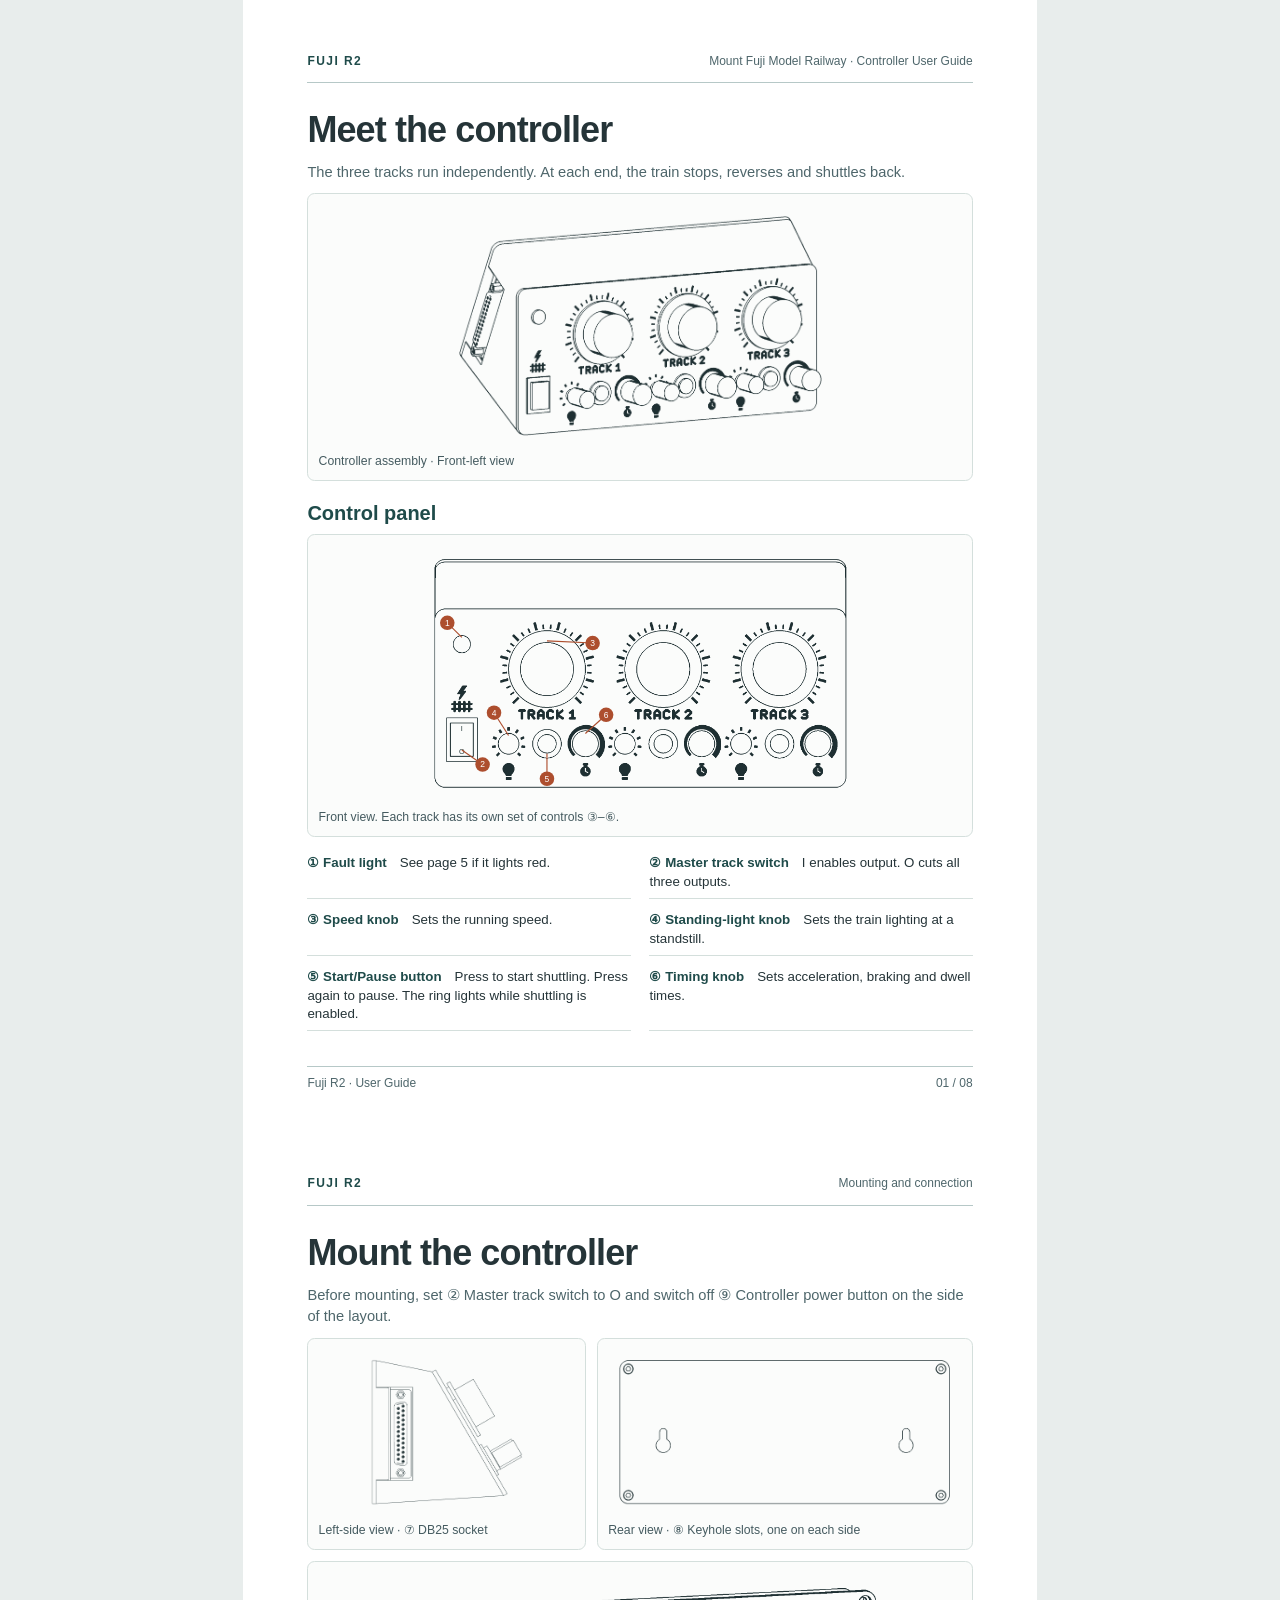
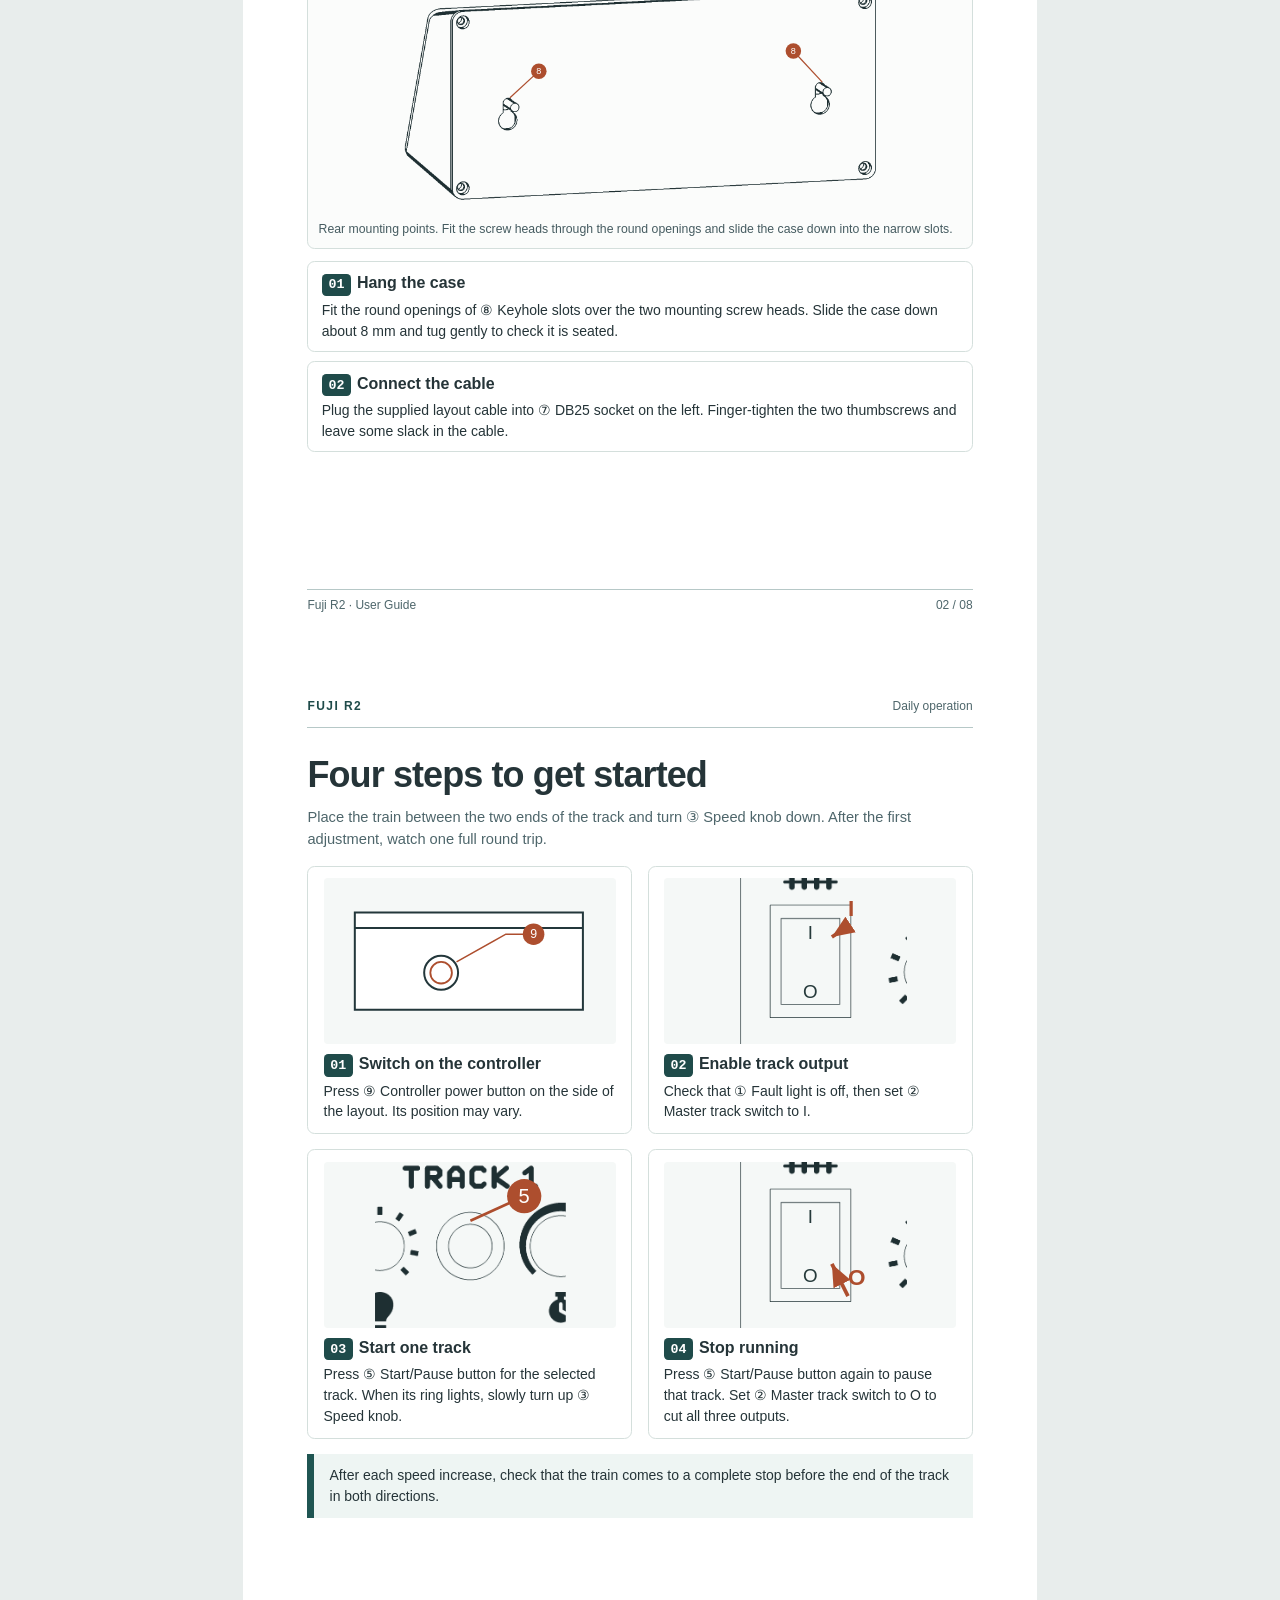
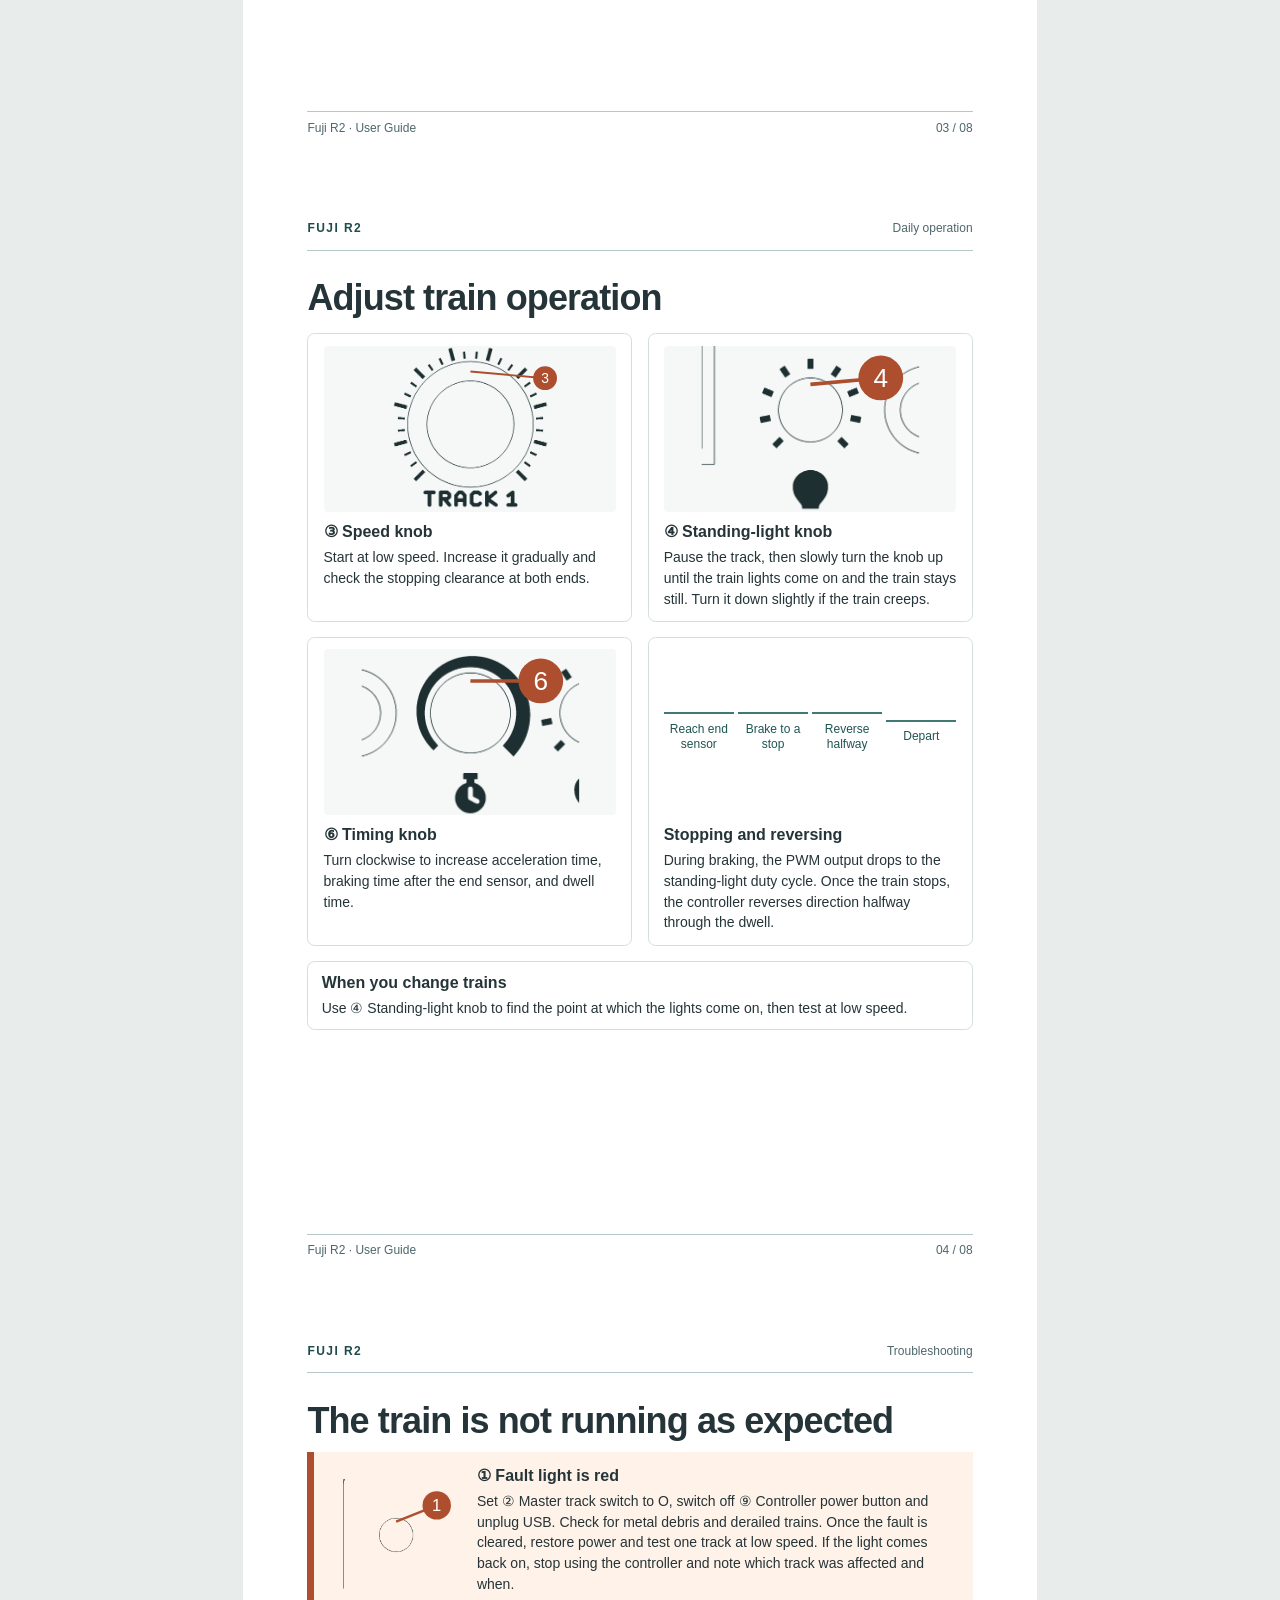
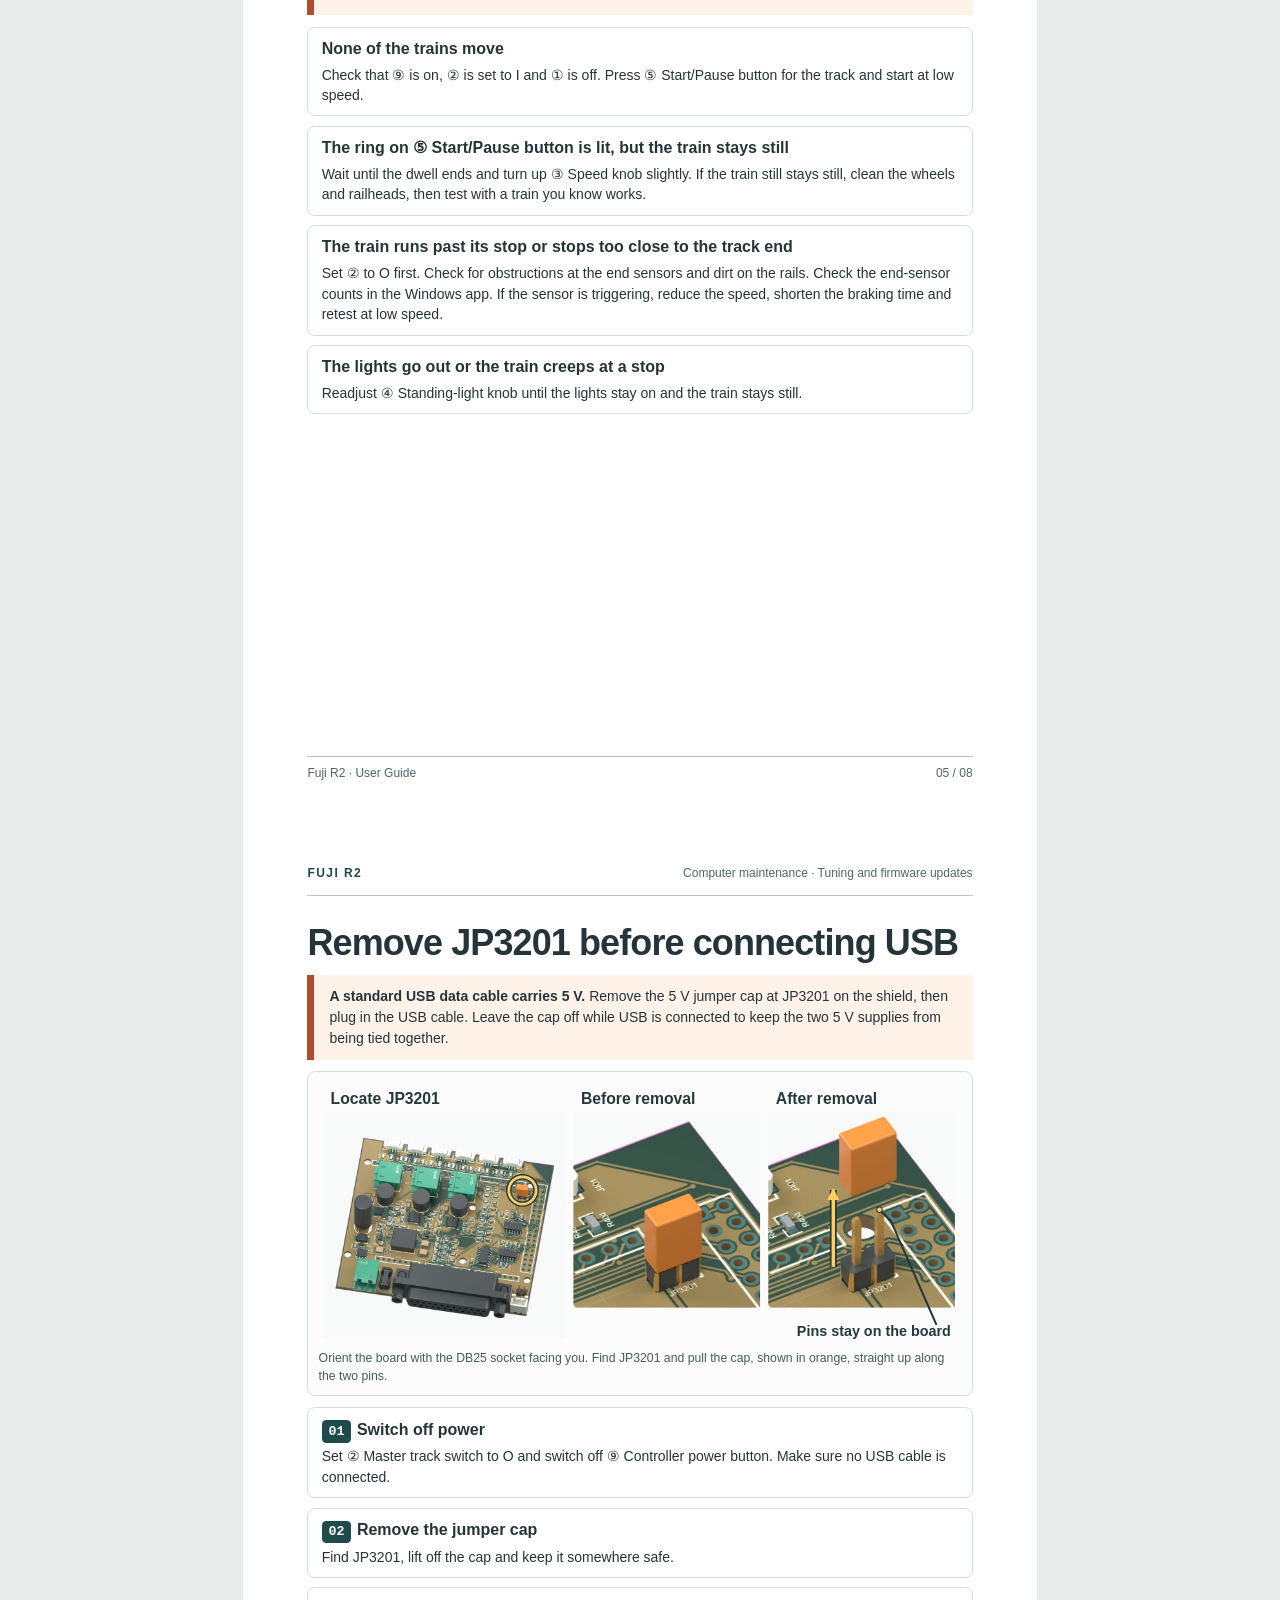
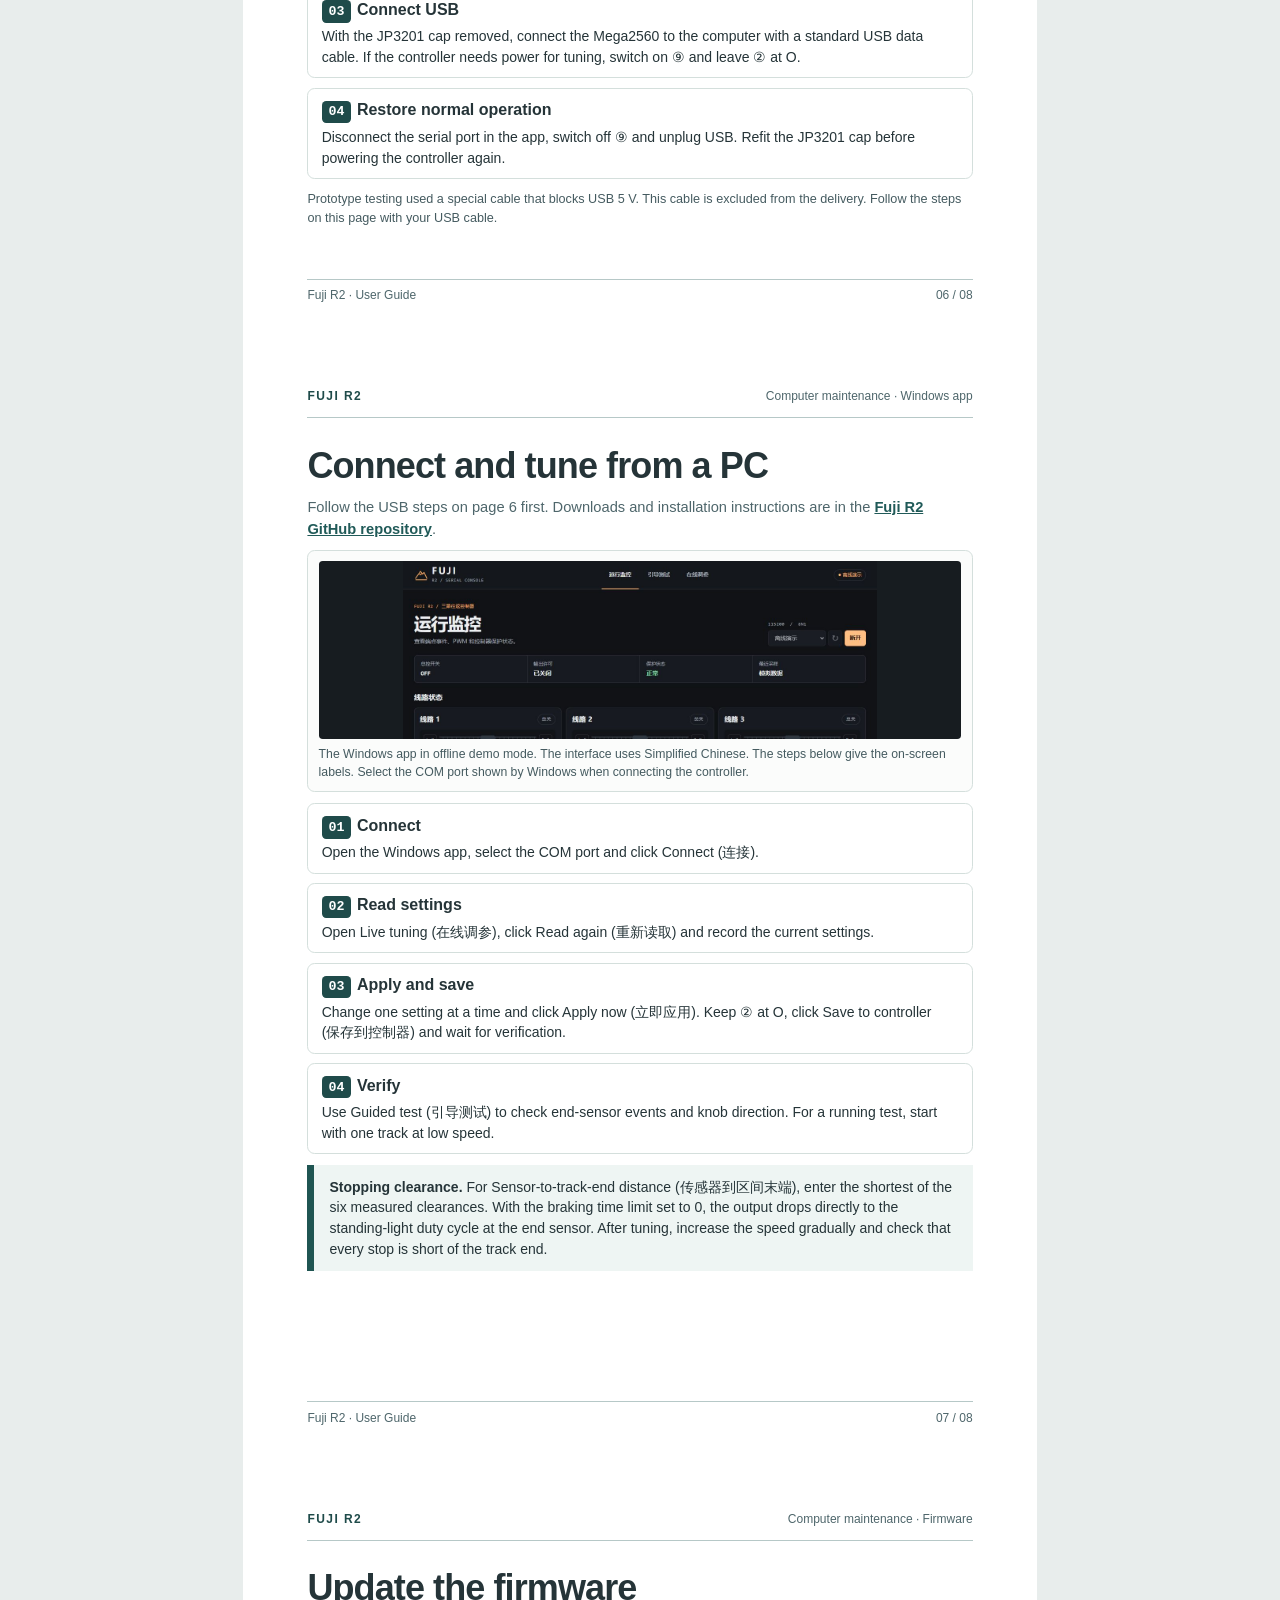
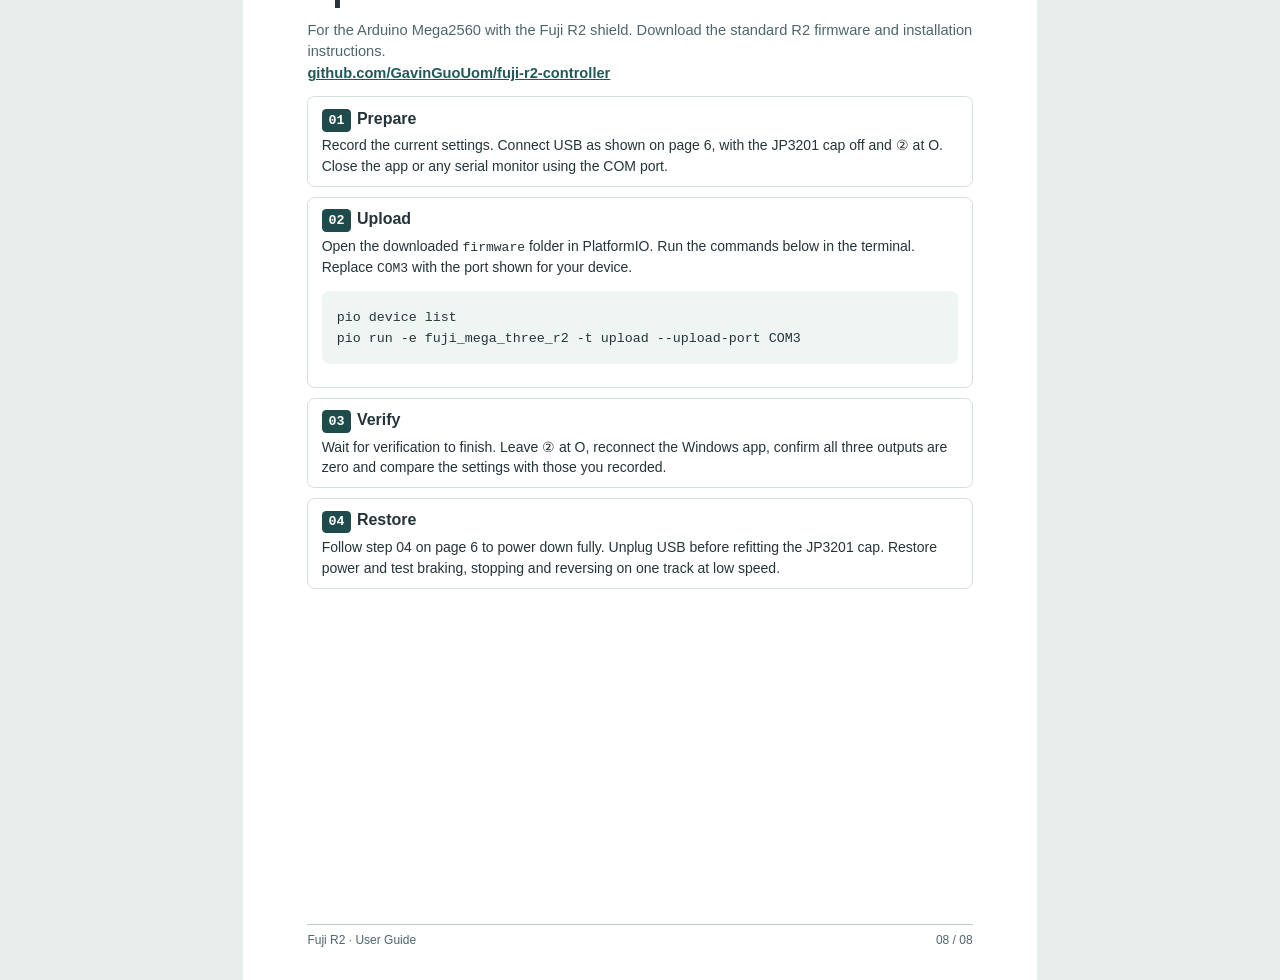
==== fuji-r2-user-manual-en.html @ 25b100f0 "Publish Fuji R2 user manual (en)" ====
<!doctype html>
<html lang="en">
<meta charset="utf-8">
<meta name="viewport" content="width=device-width, initial-scale=1">
<title>Mount Fuji Model Railway | Fuji R2 Controller User Guide</title>
<style>
@page{size:A4;margin:0}
*{box-sizing:border-box}
body{margin:0;background:#e8edec;color:#253438;font:11pt/1.6 "Microsoft YaHei","Noto Sans CJK SC",sans-serif}
.page{width:210mm;min-height:297mm;margin:0 auto;background:#fff;position:relative;padding:14mm 17mm 20mm;break-after:page}
.page:last-child{break-after:auto}
@media print{body,.page{background:#fff;margin:0;print-color-adjust:exact}}
@media screen and (max-width:800px){.page{width:100%;min-height:0;padding:6vw 6vw 16vw}}
h1,h2,h3,p,figure{margin:0}
.top,.footer{display:flex;justify-content:space-between;align-items:center;font-size:9pt;color:#4e666b;border-bottom:1px solid #b6c8c7;padding-bottom:3mm}
.top b{letter-spacing:.12em;color:#1f4b4a}
.footer{border:0;border-top:1px solid #b6c8c7;position:absolute;bottom:8mm;left:17mm;right:17mm;padding:2mm 0 0}
h1{font-size:27pt;line-height:1.15;letter-spacing:-.045em;margin:7mm 0 3mm}
h2{font-size:15pt;color:#1f4b4a;margin:5mm 0 2mm;line-height:1.3}
h3{font-size:12pt;margin:0 0 1mm}
.intro,p{margin-bottom:2.5mm}
.intro{color:#4e666b;font-size:11.5pt}
a{color:#205a58;font-weight:bold}
figure>svg,figure>img,.art>svg,.art>img{display:block;width:100%;height:100%}
figure>img,.art>img{object-fit:contain}
figure{padding:2.7mm;border:1px solid #d4dfdc;border-radius:2mm;background:#fbfcfb}
.caption{padding-top:1.5mm;font-size:9.2pt;color:#455b60}
.hero .art{height:64mm}
.front .art{height:73mm}
.pair{display:grid;grid-template-columns:1fr 1.35fr;gap:3mm;margin-bottom:3mm}
.pair .art{height:44mm}
.detail .art{height:29mm}
.guide-grid{display:grid;grid-template-columns:1fr 1fr;gap:4mm;margin:4mm 0}
.guide-grid article{border:1px solid #d4dfdc;border-radius:2mm;padding:3mm 4mm}
.guide-grid .art{height:44mm;background:#f5f8f7;border-radius:1mm;margin-bottom:2mm}
.guide-grid p,.flow p{margin:0}
.pill{display:inline-block;font:bold 10pt/1 Consolas,monospace;color:#fff;background:#1f4b4a;border-radius:1.1mm;padding:1.2mm 1.8mm;margin-right:1.5mm}
.callout{padding:3mm 4mm;margin:3mm 0;border-left:2mm solid #1f5552;background:#eef5f3}
.caution{border-color:#ad4e2e;background:#fff2e8}
.flow{display:grid;gap:2.5mm;margin:3mm 0}
.flow>div{border:1px solid #d4dfdc;border-radius:2mm;padding:2.5mm 3.5mm}
.legend{display:grid;grid-template-columns:1fr 1fr;gap:1.5mm 5mm;font-size:10pt;margin-top:3mm}
.legend div{border-bottom:1px solid #d4dfdc;padding:1.6mm 0}
.legend b{color:#1f4b4a}
.board .art{height:69mm}
.screen .art{height:47mm;background:#171c20;border-radius:1mm;overflow:hidden}
.fault{display:grid;grid-template-columns:35mm 1fr;gap:4mm;align-items:center}
.fault .art{height:29mm}
.timeline{display:grid;grid-template-columns:repeat(4,1fr);align-items:center;gap:1mm;height:44mm;margin-bottom:2mm}
.timeline span{border-top:2px solid #407875;padding-top:2mm;font-size:9pt;color:#1f5552;text-align:center}
.note{font-size:9.5pt;color:#455b60}
pre{padding:4mm;background:#eef5f3;border-radius:2mm;white-space:pre-wrap;font:10pt/1.6 Consolas,monospace}
code{font-family:Consolas,monospace;font-size:.93em}
body{font:10.5pt/1.48 "Segoe UI",Arial,sans-serif} h1{letter-spacing:-.025em} .intro{font-size:11pt} .legend{line-height:1.42}.front .art{height:68mm} .ui{white-space:nowrap;font-family:"Microsoft YaHei","Noto Sans CJK SC",sans-serif}.timeline span{line-height:1.25}
</style>
<body>
<section class="page">
<header class="top"><b>FUJI R2</b><span>Mount Fuji Model Railway · Controller User Guide</span></header>
<h1>Meet the controller</h1>
<p class="intro">The three tracks run independently. At each end, the train stops, reverses and shuttles back.</p>
<figure class="hero">
  <div class="art"><svg xmlns="http://www.w3.org/2000/svg" viewBox="0 0 224.328 140.903"><defs><marker id="arrow" markerWidth="6" markerHeight="5" refX="6" refY="2.5" orient="auto"><path d="M0 0L6 2.5 0 5Z" fill="#ad4e2e"/></marker></defs><image href="[data-uri]" width="224.328" height="140.903" preserveAspectRatio="none"/></svg></div>
  <figcaption class="caption">Controller assembly · Front-left view</figcaption>
</figure>
<h2>Control panel</h2>
<figure class="front">
  <div class="art"><svg xmlns="http://www.w3.org/2000/svg" viewBox="0 0 212.000 123.782"><defs><marker id="arrow" markerWidth="6" markerHeight="5" refX="6" refY="2.5" orient="auto"><path d="M0 0L6 2.5 0 5Z" fill="#ad4e2e"/></marker></defs><image href="[data-uri]" width="212.000" height="123.782" preserveAspectRatio="none"/><text x="20.00" y="89.55" fill="#263a3b" text-anchor="middle" font-family="Arial" font-size="3.5">I</text><text x="20.00" y="100.55" fill="#263a3b" text-anchor="middle" font-family="Arial" font-size="3.5">O</text><path d="M20.00,44.49 L13.00,37.49" stroke="#ad4e2e" fill="none" stroke-width=".55"/><circle cx="13.00" cy="37.49" r="3.5" fill="#ad4e2e"/><text x="13.00" y="38.89" fill="white" text-anchor="middle" font-size="4.1">1</text><path d="M20.00,98.75 L30.00,105.75" stroke="#ad4e2e" fill="none" stroke-width=".55"/><circle cx="30.00" cy="105.75" r="3.5" fill="#ad4e2e"/><text x="30.00" y="107.15" fill="white" text-anchor="middle" font-size="4.1">2</text><path d="M61.00,46.21 L83.00,47.21" stroke="#ad4e2e" fill="none" stroke-width=".55"/><circle cx="83.00" cy="47.21" r="3.5" fill="#ad4e2e"/><text x="83.00" y="48.61" fill="white" text-anchor="middle" font-size="4.1">3</text><path d="M42.50,91.78 L35.50,80.78" stroke="#ad4e2e" fill="none" stroke-width=".55"/><circle cx="35.50" cy="80.78" r="3.5" fill="#ad4e2e"/><text x="35.50" y="82.18" fill="white" text-anchor="middle" font-size="4.1">4</text><path d="M61.00,100.58 L61.00,112.58" stroke="#ad4e2e" fill="none" stroke-width=".55"/><circle cx="61.00" cy="112.58" r="3.5" fill="#ad4e2e"/><text x="61.00" y="113.98" fill="white" text-anchor="middle" font-size="4.1">5</text><path d="M79.50,90.78 L89.50,81.78" stroke="#ad4e2e" fill="none" stroke-width=".55"/><circle cx="89.50" cy="81.78" r="3.5" fill="#ad4e2e"/><text x="89.50" y="83.18" fill="white" text-anchor="middle" font-size="4.1">6</text></svg></div>
  <figcaption class="caption">Front view. Each track has its own set of controls ③–⑥.</figcaption>
</figure>
<div class="legend">
<div><b>① Fault light</b>　See page 5 if it lights red.</div>
<div><b>② Master track switch</b>　I enables output. O cuts all three outputs.</div>
<div><b>③ Speed knob</b>　Sets the running speed.</div>
<div><b>④ Standing-light knob</b>　Sets the train lighting at a standstill.</div>
<div><b>⑤ Start/Pause button</b>　Press to start shuttling. Press again to pause. The ring lights while shuttling is enabled.</div>
<div><b>⑥ Timing knob</b>　Sets acceleration, braking and dwell times.</div>
</div>
<footer class="footer"><span>Fuji R2 · User Guide</span><span>01 / 08</span></footer>
</section>
<section class="page">
<header class="top"><b>FUJI R2</b><span>Mounting and connection</span></header>
<h1>Mount the controller</h1>
<p class="intro">Before mounting, set ② Master track switch to O and switch off ⑨ Controller power button on the side of the layout.</p>
<div class="pair">
<figure><div class="art"><svg xmlns="http://www.w3.org/2000/svg" viewBox="0 0 103.670 100.000"><defs><marker id="arrow" markerWidth="6" markerHeight="5" refX="6" refY="2.5" orient="auto"><path d="M0 0L6 2.5 0 5Z" fill="#ad4e2e"/></marker></defs><image href="[data-uri]" width="103.670" height="100.000" preserveAspectRatio="none"/></svg></div><figcaption class="caption">Left-side view · ⑦ DB25 socket</figcaption></figure>
<figure><div class="art"><svg xmlns="http://www.w3.org/2000/svg" viewBox="0 0 212.000 100.000"><defs><marker id="arrow" markerWidth="6" markerHeight="5" refX="6" refY="2.5" orient="auto"><path d="M0 0L6 2.5 0 5Z" fill="#ad4e2e"/></marker></defs><image href="[data-uri]" width="212.000" height="100.000" preserveAspectRatio="none"/></svg></div><figcaption class="caption">Rear view · ⑧ Keyhole slots, one on each side</figcaption></figure>
</div>
<figure>
  <div class="art" style="height:64mm"><svg xmlns="http://www.w3.org/2000/svg" viewBox="0 0 225.880 108.886"><defs><marker id="arrow" markerWidth="6" markerHeight="5" refX="6" refY="2.5" orient="auto"><path d="M0 0L6 2.5 0 5Z" fill="#ad4e2e"/></marker></defs><image href="[data-uri]" width="225.880" height="108.886" preserveAspectRatio="none"/><path d="M194.81,49.10 L181.81,35.10" stroke="#ad4e2e" fill="none" stroke-width=".55"/><circle cx="181.81" cy="35.10" r="3.5" fill="#ad4e2e"/><text x="181.81" y="36.50" fill="white" text-anchor="middle" font-size="4.1">8</text><path d="M54.22,56.19 L67.22,44.19" stroke="#ad4e2e" fill="none" stroke-width=".55"/><circle cx="67.22" cy="44.19" r="3.5" fill="#ad4e2e"/><text x="67.22" y="45.59" fill="white" text-anchor="middle" font-size="4.1">8</text></svg></div>
  <figcaption class="caption">Rear mounting points. Fit the screw heads through the round openings and slide the case down into the narrow slots.</figcaption>
</figure>
<div class="flow">
<div><h3><span class="pill">01</span>Hang the case</h3><p>Fit the round openings of ⑧ Keyhole slots over the two mounting screw heads. Slide the case down about 8 mm and tug gently to check it is seated.</p></div>
<div><h3><span class="pill">02</span>Connect the cable</h3><p>Plug the supplied layout cable into ⑦ DB25 socket on the left. Finger-tighten the two thumbscrews and leave some slack in the cable.</p></div>
</div>
<footer class="footer"><span>Fuji R2 · User Guide</span><span>02 / 08</span></footer>
</section>
<section class="page">
<header class="top"><b>FUJI R2</b><span>Daily operation</span></header>
<h1>Four steps to get started</h1>
<p class="intro">Place the train between the two ends of the track and turn ③ Speed knob down. After the first adjustment, watch one full round trip.</p>
<div class="guide-grid">
<article><div class="art"><svg viewBox="0 0 190 93" role="img" aria-label="Illustration of the controller power button on the side of the layout">
<path d="M20 15H168V78H20zM20 25H168" fill="white" stroke="#23373b" stroke-width="1.3"/>
<circle cx="76" cy="54" r="11" fill="none" stroke="#23373b" stroke-width="1.3"/>
<circle cx="76" cy="54" r="7" fill="none" stroke="#ad4e2e" stroke-width="1.2"/>
<path d="M86 47 118 29H130" stroke="#ad4e2e" fill="none"/>
<circle cx="136" cy="29" r="7" fill="#ad4e2e"/>
<text x="136" y="31.7" text-anchor="middle" font-size="8" fill="white">9</text></svg></div><h3><span class="pill">01</span>Switch on the controller</h3><p>Press ⑨ Controller power button on the side of the layout. Its position may vary.</p></article>
<article><div class="art"><svg xmlns="http://www.w3.org/2000/svg" viewBox="0 0 36.000 31.000"><defs><marker id="arrow" markerWidth="6" markerHeight="5" refX="6" refY="2.5" orient="auto"><path d="M0 0L6 2.5 0 5Z" fill="#ad4e2e"/></marker></defs><image href="[data-uri]" width="36.000" height="31.000" preserveAspectRatio="none"/><text x="18.00" y="11.30" fill="#263a3b" text-anchor="middle" font-family="Arial" font-size="3.5">I</text><text x="18.00" y="22.30" fill="#263a3b" text-anchor="middle" font-family="Arial" font-size="3.5">O</text><text x="25" y="7" font-family="Arial" font-size="4.2" font-weight="700" fill="#ad4e2e">I</text><path d="M25,9 L22,11" stroke="#ad4e2e" stroke-width=".7" marker-end="url(#arrow)"/></svg></div><h3><span class="pill">02</span>Enable track output</h3><p>Check that ① Fault light is off, then set ② Master track switch to I.</p></article>
<article><div class="art"><svg xmlns="http://www.w3.org/2000/svg" viewBox="0 0 39.000 34.000"><defs><marker id="arrow" markerWidth="6" markerHeight="5" refX="6" refY="2.5" orient="auto"><path d="M0 0L6 2.5 0 5Z" fill="#ad4e2e"/></marker></defs><image href="[data-uri]" width="39.000" height="34.000" preserveAspectRatio="none"/><path d="M19.50,12.00 L30.50,7.00" stroke="#ad4e2e" fill="none" stroke-width=".55"/><circle cx="30.50" cy="7.00" r="3.5" fill="#ad4e2e"/><text x="30.50" y="8.40" fill="white" text-anchor="middle" font-size="4.1">5</text></svg></div><h3><span class="pill">03</span>Start one track</h3><p>Press ⑤ Start/Pause button for the selected track. When its ring lights, slowly turn up ③ Speed knob.</p></article>
<article><div class="art"><svg xmlns="http://www.w3.org/2000/svg" viewBox="0 0 36.000 31.000"><defs><marker id="arrow" markerWidth="6" markerHeight="5" refX="6" refY="2.5" orient="auto"><path d="M0 0L6 2.5 0 5Z" fill="#ad4e2e"/></marker></defs><image href="[data-uri]" width="36.000" height="31.000" preserveAspectRatio="none"/><text x="18.00" y="11.30" fill="#263a3b" text-anchor="middle" font-family="Arial" font-size="3.5">I</text><text x="18.00" y="22.30" fill="#263a3b" text-anchor="middle" font-family="Arial" font-size="3.5">O</text><text x="25" y="23" font-family="Arial" font-size="4.2" font-weight="700" fill="#ad4e2e">O</text><path d="M25,25 L22,19" stroke="#ad4e2e" stroke-width=".7" marker-end="url(#arrow)"/></svg></div><h3><span class="pill">04</span>Stop running</h3><p>Press ⑤ Start/Pause button again to pause that track. Set ② Master track switch to O to cut all three outputs.</p></article>
</div>
<div class="callout">After each speed increase, check that the train comes to a complete stop before the end of the track in both directions.</div>
<footer class="footer"><span>Fuji R2 · User Guide</span><span>03 / 08</span></footer>
</section>
<section class="page">
<header class="top"><b>FUJI R2</b><span>Daily operation</span></header>
<h1>Adjust train operation</h1>
<div class="guide-grid">
<article><div class="art"><svg xmlns="http://www.w3.org/2000/svg" viewBox="0 0 56.000 49.000"><defs><marker id="arrow" markerWidth="6" markerHeight="5" refX="6" refY="2.5" orient="auto"><path d="M0 0L6 2.5 0 5Z" fill="#ad4e2e"/></marker></defs><image href="[data-uri]" width="56.000" height="49.000" preserveAspectRatio="none"/><path d="M28.00,7.50 L50.00,9.50" stroke="#ad4e2e" fill="none" stroke-width=".55"/><circle cx="50.00" cy="9.50" r="3.5" fill="#ad4e2e"/><text x="50.00" y="10.90" fill="white" text-anchor="middle" font-size="4.1">3</text></svg></div><h3>③ Speed knob</h3><p>Start at low speed. Increase it gradually and check the stopping clearance at both ends.</p></article>
<article><div class="art"><svg xmlns="http://www.w3.org/2000/svg" viewBox="0 0 34.000 26.000"><defs><marker id="arrow" markerWidth="6" markerHeight="5" refX="6" refY="2.5" orient="auto"><path d="M0 0L6 2.5 0 5Z" fill="#ad4e2e"/></marker></defs><image href="[data-uri]" width="34.000" height="26.000" preserveAspectRatio="none"/><path d="M17.00,6.00 L28.00,5.00" stroke="#ad4e2e" fill="none" stroke-width=".55"/><circle cx="28.00" cy="5.00" r="3.5" fill="#ad4e2e"/><text x="28.00" y="6.40" fill="white" text-anchor="middle" font-size="4.1">4</text></svg></div><h3>④ Standing-light knob</h3><p>Pause the track, then slowly turn the knob up until the train lights come on and the train stays still. Turn it down slightly if the train creeps.</p></article>
<article><div class="art"><svg xmlns="http://www.w3.org/2000/svg" viewBox="0 0 34.000 26.000"><defs><marker id="arrow" markerWidth="6" markerHeight="5" refX="6" refY="2.5" orient="auto"><path d="M0 0L6 2.5 0 5Z" fill="#ad4e2e"/></marker></defs><image href="[data-uri]" width="34.000" height="26.000" preserveAspectRatio="none"/><path d="M17.00,5.00 L28.00,5.00" stroke="#ad4e2e" fill="none" stroke-width=".55"/><circle cx="28.00" cy="5.00" r="3.5" fill="#ad4e2e"/><text x="28.00" y="6.40" fill="white" text-anchor="middle" font-size="4.1">6</text></svg></div><h3>⑥ Timing knob</h3><p>Turn clockwise to increase acceleration time, braking time after the end sensor, and dwell time.</p></article>
<article><div class="timeline" aria-label="Stopping sequence"><span>Reach end sensor</span><span>Brake to a stop</span><span>Reverse halfway</span><span>Depart</span></div><h3>Stopping and reversing</h3><p>During braking, the PWM output drops to the standing-light duty cycle. Once the train stops, the controller reverses direction halfway through the dwell.</p></article>
</div>
<div class="flow">
<div><h3>When you change trains</h3><p>Use ④ Standing-light knob to find the point at which the lights come on, then test at low speed.</p></div>
</div>
<footer class="footer"><span>Fuji R2 · User Guide</span><span>04 / 08</span></footer>
</section>
<section class="page">
<header class="top"><b>FUJI R2</b><span>Troubleshooting</span></header>
<h1>The train is not running as expected</h1>
<div class="callout caution fault"><div class="art"><svg xmlns="http://www.w3.org/2000/svg" viewBox="0 0 32.000 27.000"><defs><marker id="arrow" markerWidth="6" markerHeight="5" refX="6" refY="2.5" orient="auto"><path d="M0 0L6 2.5 0 5Z" fill="#ad4e2e"/></marker></defs><image href="[data-uri]" width="32.000" height="27.000" preserveAspectRatio="none"/><path d="M16.00,10.50 L26.00,6.50" stroke="#ad4e2e" fill="none" stroke-width=".55"/><circle cx="26.00" cy="6.50" r="3.5" fill="#ad4e2e"/><text x="26.00" y="7.90" fill="white" text-anchor="middle" font-size="4.1">1</text></svg></div><div><h3>① Fault light is red</h3><p>Set ② Master track switch to O, switch off ⑨ Controller power button and unplug USB. Check for metal debris and derailed trains. Once the fault is cleared, restore power and test one track at low speed. If the light comes back on, stop using the controller and note which track was affected and when.</p></div></div>
<div class="flow">
<div><h3>None of the trains move</h3><p>Check that ⑨ is on, ② is set to I and ① is off. Press ⑤ Start/Pause button for the track and start at low speed.</p></div>
<div><h3>The ring on ⑤ Start/Pause button is lit, but the train stays still</h3><p>Wait until the dwell ends and turn up ③ Speed knob slightly. If the train still stays still, clean the wheels and railheads, then test with a train you know works.</p></div>
<div><h3>The train runs past its stop or stops too close to the track end</h3><p>Set ② to O first. Check for obstructions at the end sensors and dirt on the rails. Check the end-sensor counts in the Windows app. If the sensor is triggering, reduce the speed, shorten the braking time and retest at low speed.</p></div>
<div><h3>The lights go out or the train creeps at a stop</h3><p>Readjust ④ Standing-light knob until the lights stay on and the train stays still.</p></div>
</div>
<footer class="footer"><span>Fuji R2 · User Guide</span><span>05 / 08</span></footer>
</section>
<section class="page">
<header class="top"><b>FUJI R2</b><span>Computer maintenance · Tuning and firmware updates</span></header>
<h1>Remove JP3201 before connecting USB</h1>
<div class="callout caution"><strong>A standard USB data cable carries 5 V.</strong> Remove the 5 V jumper cap at JP3201 on the shield, then plug in the USB cable. Leave the cap off while USB is connected to keep the two 5 V supplies from being tied together.</div>
<figure class="board"><div class="art"><svg viewBox="0 0 940 377" role="img" aria-label="JP3201 on the R2 shield. The orange cap fits over the two pins and lifts straight up along their axes, leaving the pins exposed.">
    <defs><marker id="liftArrow" viewBox="0 0 12 12" markerWidth="3.5" markerHeight="3.5" refX="10" refY="6" orient="auto">
    <path d="M0 0 12 6 0 12z" fill="#ffcf66"/></marker></defs>
    <image href="[data-uri]" x="6" y="42" width="354" height="330.4"/><image href="[data-uri]" x="372" y="42" width="273" height="285.8"/><image href="[data-uri]" x="657" y="42" width="273" height="285.8"/>
    <g font-family="Microsoft YaHei, sans-serif" font-size="23" font-weight="700" fill="#26383b">
    <text x="17" y="30">Locate JP3201</text>
    <text x="383" y="30">Before removal</text>
    <text x="668" y="30">After removal</text>
    </g>
    <circle cx="297.5" cy="156.4" r="20" fill="none" stroke="#26383b" stroke-width="8"/>
    <circle cx="297.5" cy="156.4" r="20" fill="none" stroke="#ffcf66" stroke-width="4"/>
    <path d="M752.1 268.1L752.1 155.8" stroke="#26383b" stroke-width="10" fill="none"/>
    <path d="M752.1 268.1L752.1 155.8" stroke="#ffcf66" stroke-width="5" fill="none" marker-end="url(#liftArrow)"/>
    <path d="M819.6 184.6L836.6 201.6L903 353" stroke="#26383b" stroke-width="3" fill="none"/>
    <circle cx="819.6" cy="184.6" r="4" fill="#ffcf66" stroke="#26383b" stroke-width="1.5"/>
    <text x="924" y="370" text-anchor="end" font-family="Microsoft YaHei, sans-serif" font-size="21" font-weight="700" fill="#26383b">Pins stay on the board</text>
    </svg></div><figcaption class="caption">Orient the board with the DB25 socket facing you. Find JP3201 and pull the cap, shown in orange, straight up along the two pins.</figcaption></figure>
<div class="flow">
<div><h3><span class="pill">01</span>Switch off power</h3><p>Set ② Master track switch to O and switch off ⑨ Controller power button. Make sure no USB cable is connected.</p></div>
<div><h3><span class="pill">02</span>Remove the jumper cap</h3><p>Find JP3201, lift off the cap and keep it somewhere safe.</p></div>
<div><h3><span class="pill">03</span>Connect USB</h3><p>With the JP3201 cap removed, connect the Mega2560 to the computer with a standard USB data cable. If the controller needs power for tuning, switch on ⑨ and leave ② at O.</p></div>
<div><h3><span class="pill">04</span>Restore normal operation</h3><p>Disconnect the serial port in the app, switch off ⑨ and unplug USB. Refit the JP3201 cap before powering the controller again.</p></div>
</div>
<p class="note">Prototype testing used a special cable that blocks USB 5 V. This cable is excluded from the delivery. Follow the steps on this page with your USB cable.</p>
<footer class="footer"><span>Fuji R2 · User Guide</span><span>06 / 08</span></footer>
</section>
<section class="page">
<header class="top"><b>FUJI R2</b><span>Computer maintenance · Windows app</span></header>
<h1>Connect and tune from a PC</h1>
<p class="intro">Follow the USB steps on page 6 first. Downloads and installation instructions are in the <a href="https://github.com/GavinGuoUom/fuji-r2-controller">Fuji R2 GitHub repository</a>.</p>
<figure class="screen"><div class="art"><img src="[data-uri]" alt="Fuji R2 Windows app with the port selector, connection controls and tuning tab at the top"></div><figcaption class="caption">The Windows app in offline demo mode. The interface uses Simplified Chinese. The steps below give the on-screen labels. Select the COM port shown by Windows when connecting the controller.</figcaption></figure>
<div class="flow">
<div><h3><span class="pill">01</span>Connect</h3><p>Open the Windows app, select the COM port and click Connect <span class="ui" lang="zh-CN">(连接)</span>.</p></div>
<div><h3><span class="pill">02</span>Read settings</h3><p>Open Live tuning <span class="ui" lang="zh-CN">(在线调参)</span>, click Read again <span class="ui" lang="zh-CN">(重新读取)</span> and record the current settings.</p></div>
<div><h3><span class="pill">03</span>Apply and save</h3><p>Change one setting at a time and click Apply now <span class="ui" lang="zh-CN">(立即应用)</span>. Keep ② at O, click Save to controller <span class="ui" lang="zh-CN">(保存到控制器)</span> and wait for verification.</p></div>
<div><h3><span class="pill">04</span>Verify</h3><p>Use Guided test <span class="ui" lang="zh-CN">(引导测试)</span> to check end-sensor events and knob direction. For a running test, start with one track at low speed.</p></div>
</div>
<div class="callout"><strong>Stopping clearance.</strong> For Sensor-to-track-end distance <span class="ui" lang="zh-CN">(传感器到区间末端)</span>, enter the shortest of the six measured clearances. With the braking time limit set to 0, the output drops directly to the standing-light duty cycle at the end sensor. After tuning, increase the speed gradually and check that every stop is short of the track end.</div>
<footer class="footer"><span>Fuji R2 · User Guide</span><span>07 / 08</span></footer>
</section>
<section class="page">
<header class="top"><b>FUJI R2</b><span>Computer maintenance · Firmware</span></header>
<h1>Update the firmware</h1>
<p class="intro">For the Arduino Mega2560 with the Fuji R2 shield. Download the standard R2 firmware and installation instructions.<br><a href="https://github.com/GavinGuoUom/fuji-r2-controller">github.com/GavinGuoUom/fuji-r2-controller</a></p>
<div class="flow">
<div><h3><span class="pill">01</span>Prepare</h3><p>Record the current settings. Connect USB as shown on page 6, with the JP3201 cap off and ② at O. Close the app or any serial monitor using the COM port.</p></div>
<div><h3><span class="pill">02</span>Upload</h3><p>Open the downloaded <code>firmware</code> folder in PlatformIO. Run the commands below in the terminal. Replace <code>COM3</code> with the port shown for your device.</p>
<pre>pio device list
pio run -e fuji_mega_three_r2 -t upload --upload-port COM3</pre></div>
<div><h3><span class="pill">03</span>Verify</h3><p>Wait for verification to finish. Leave ② at O, reconnect the Windows app, confirm all three outputs are zero and compare the settings with those you recorded.</p></div>
<div><h3><span class="pill">04</span>Restore</h3><p>Follow step 04 on page 6 to power down fully. Unplug USB before refitting the JP3201 cap. Restore power and test braking, stopping and reversing on one track at low speed.</p></div>
</div>
<footer class="footer"><span>Fuji R2 · User Guide</span><span>08 / 08</span></footer>
</section>
</body>
</html>
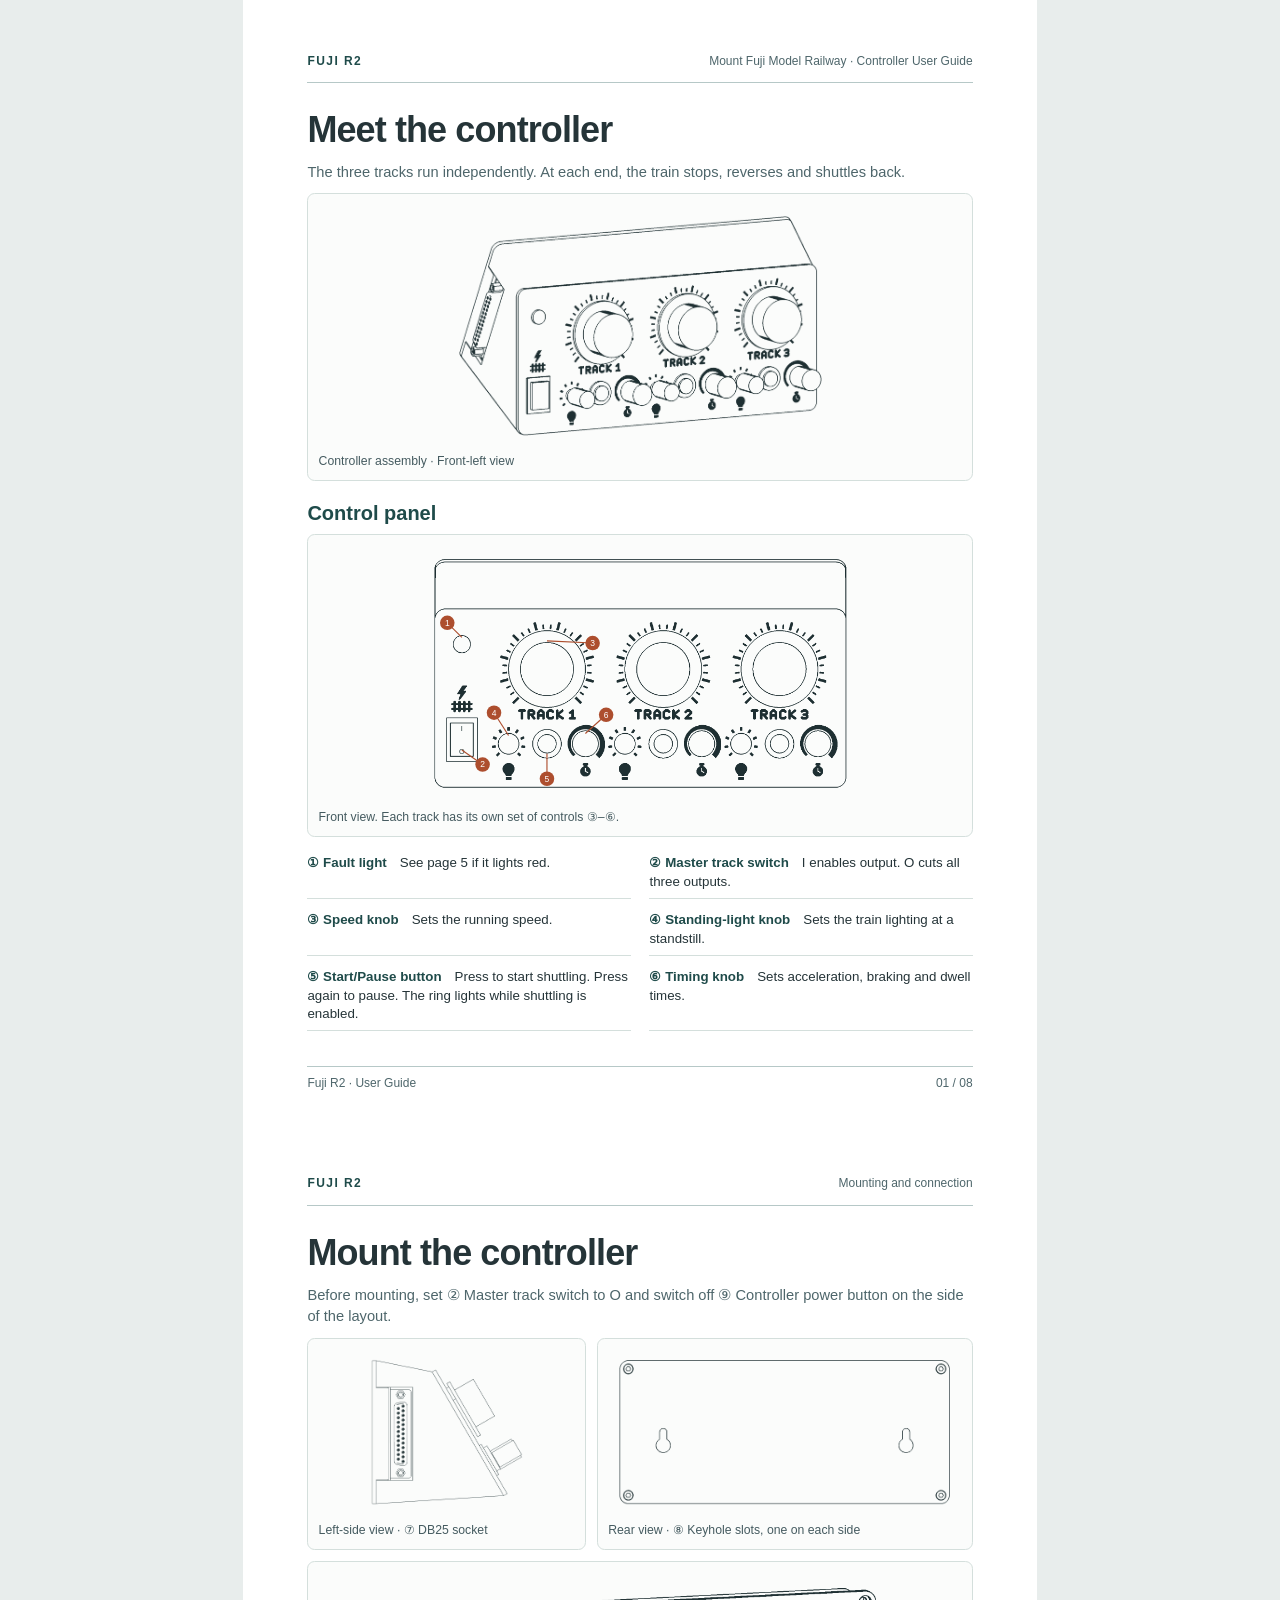
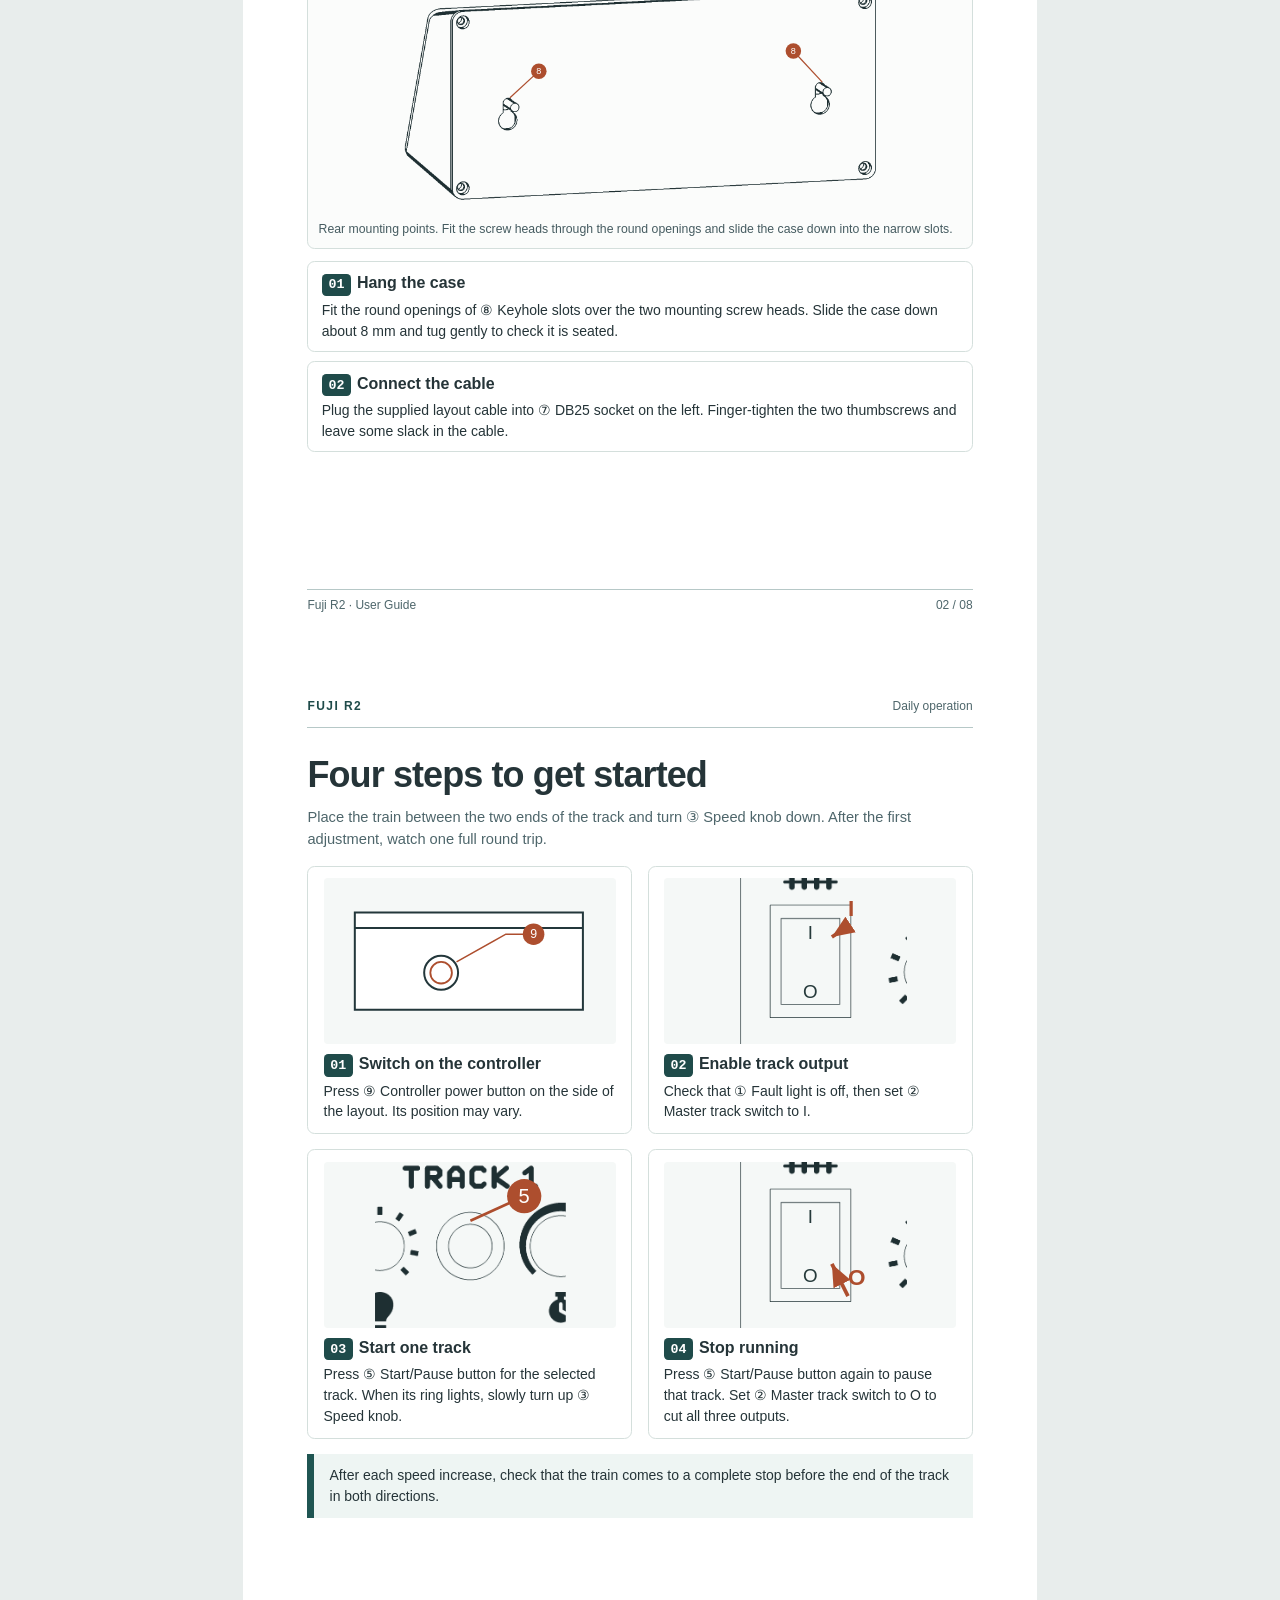
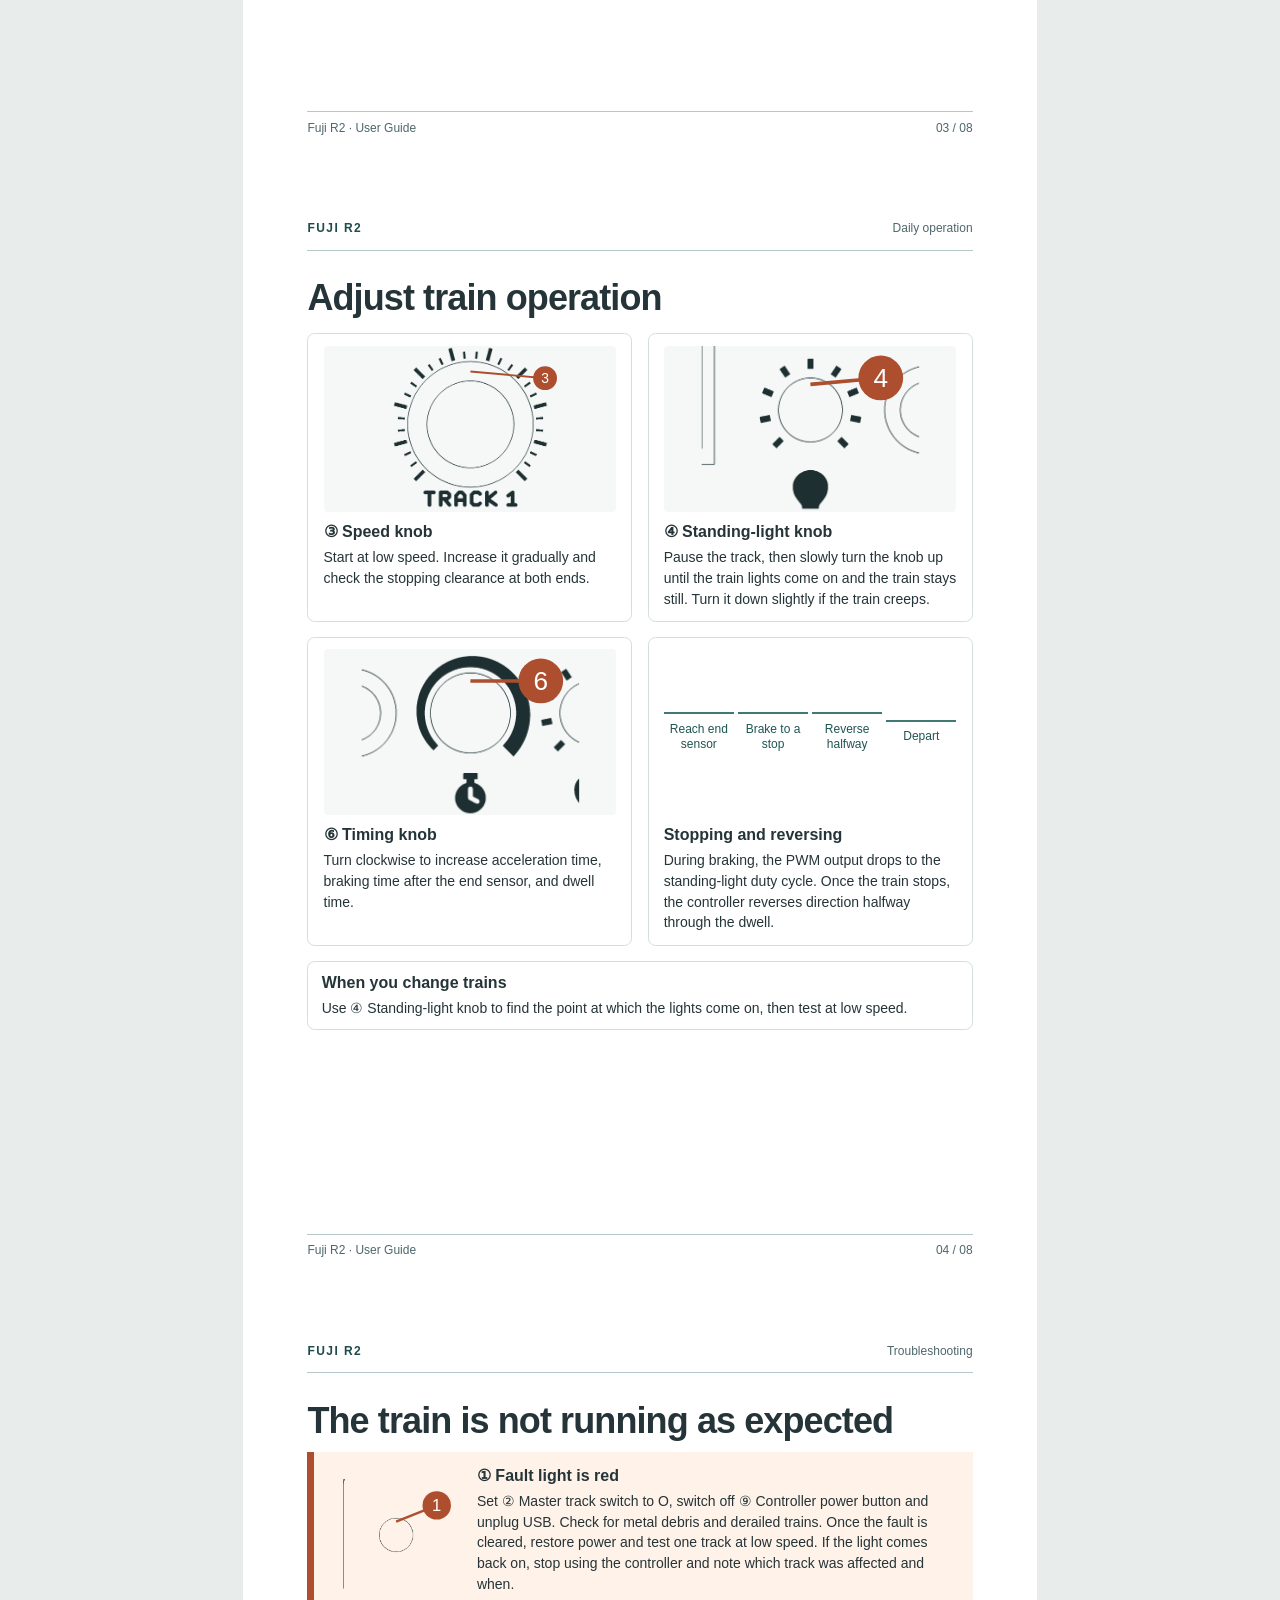
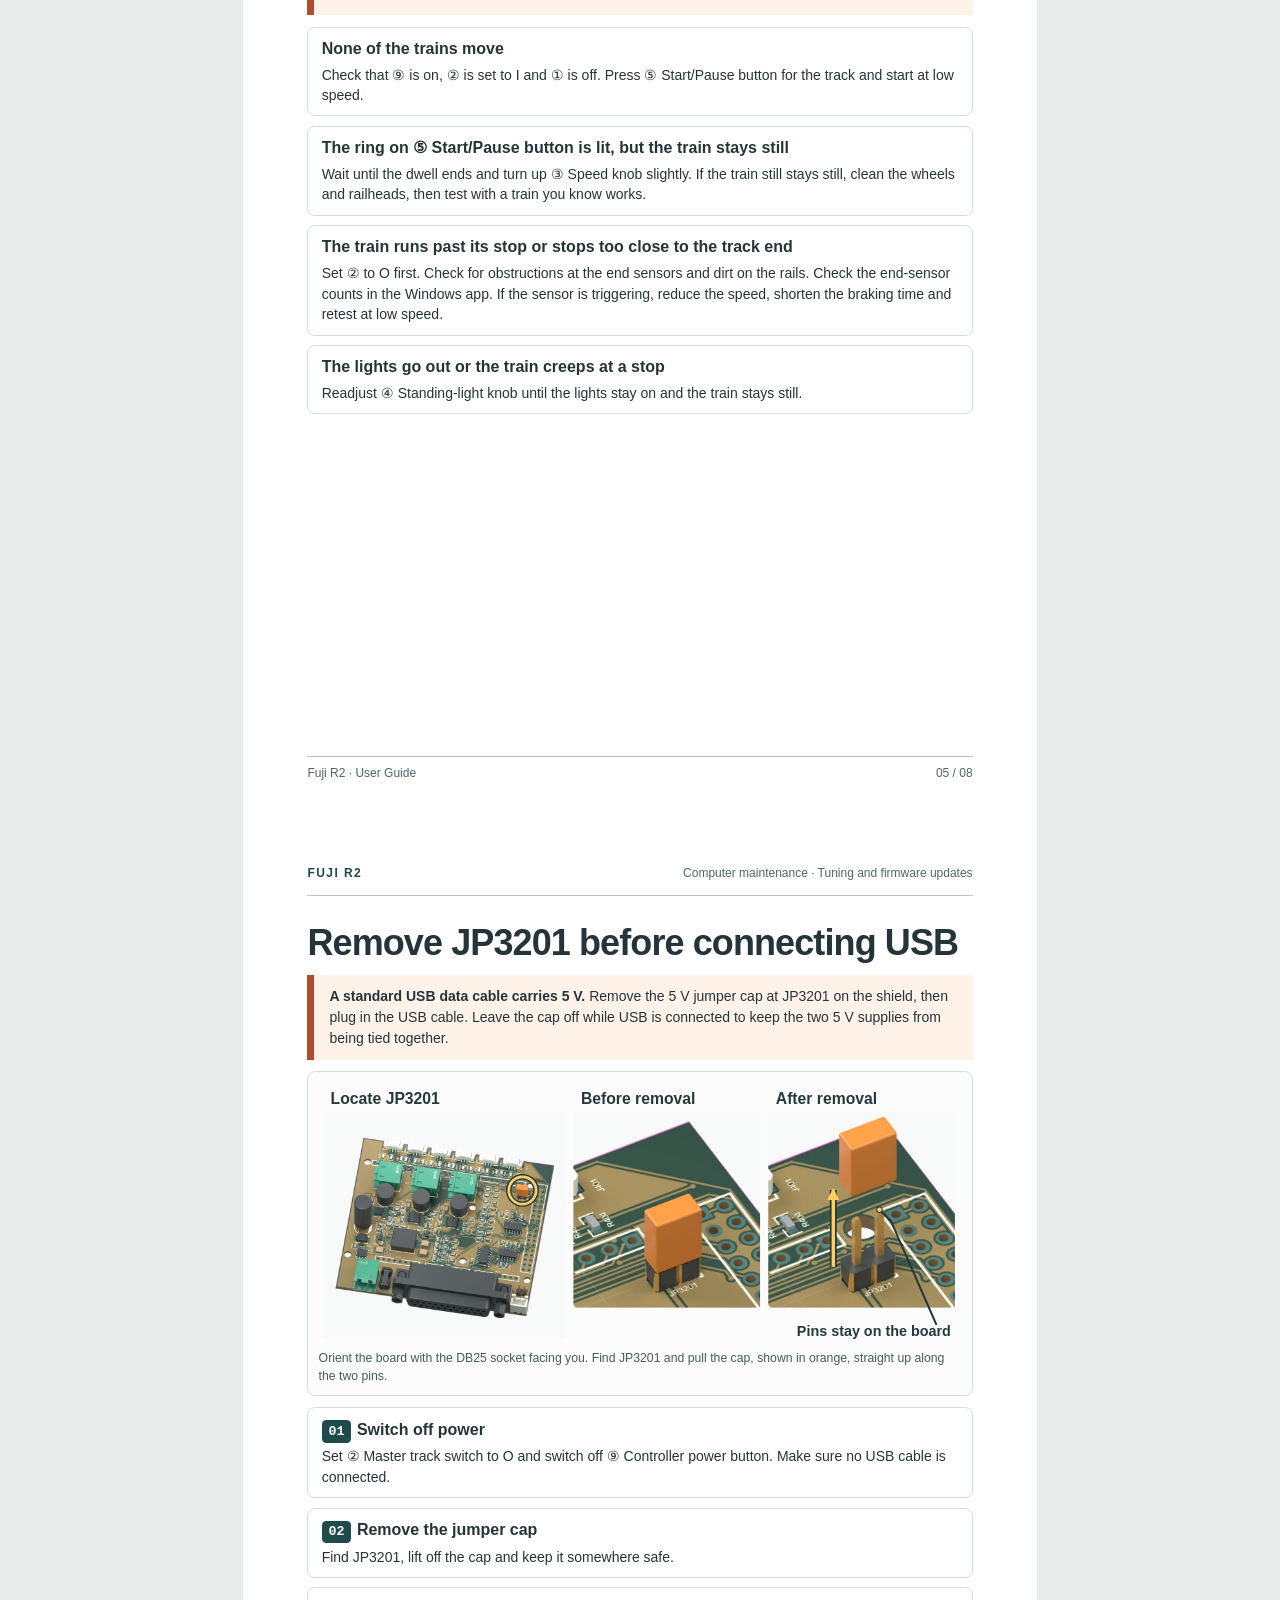
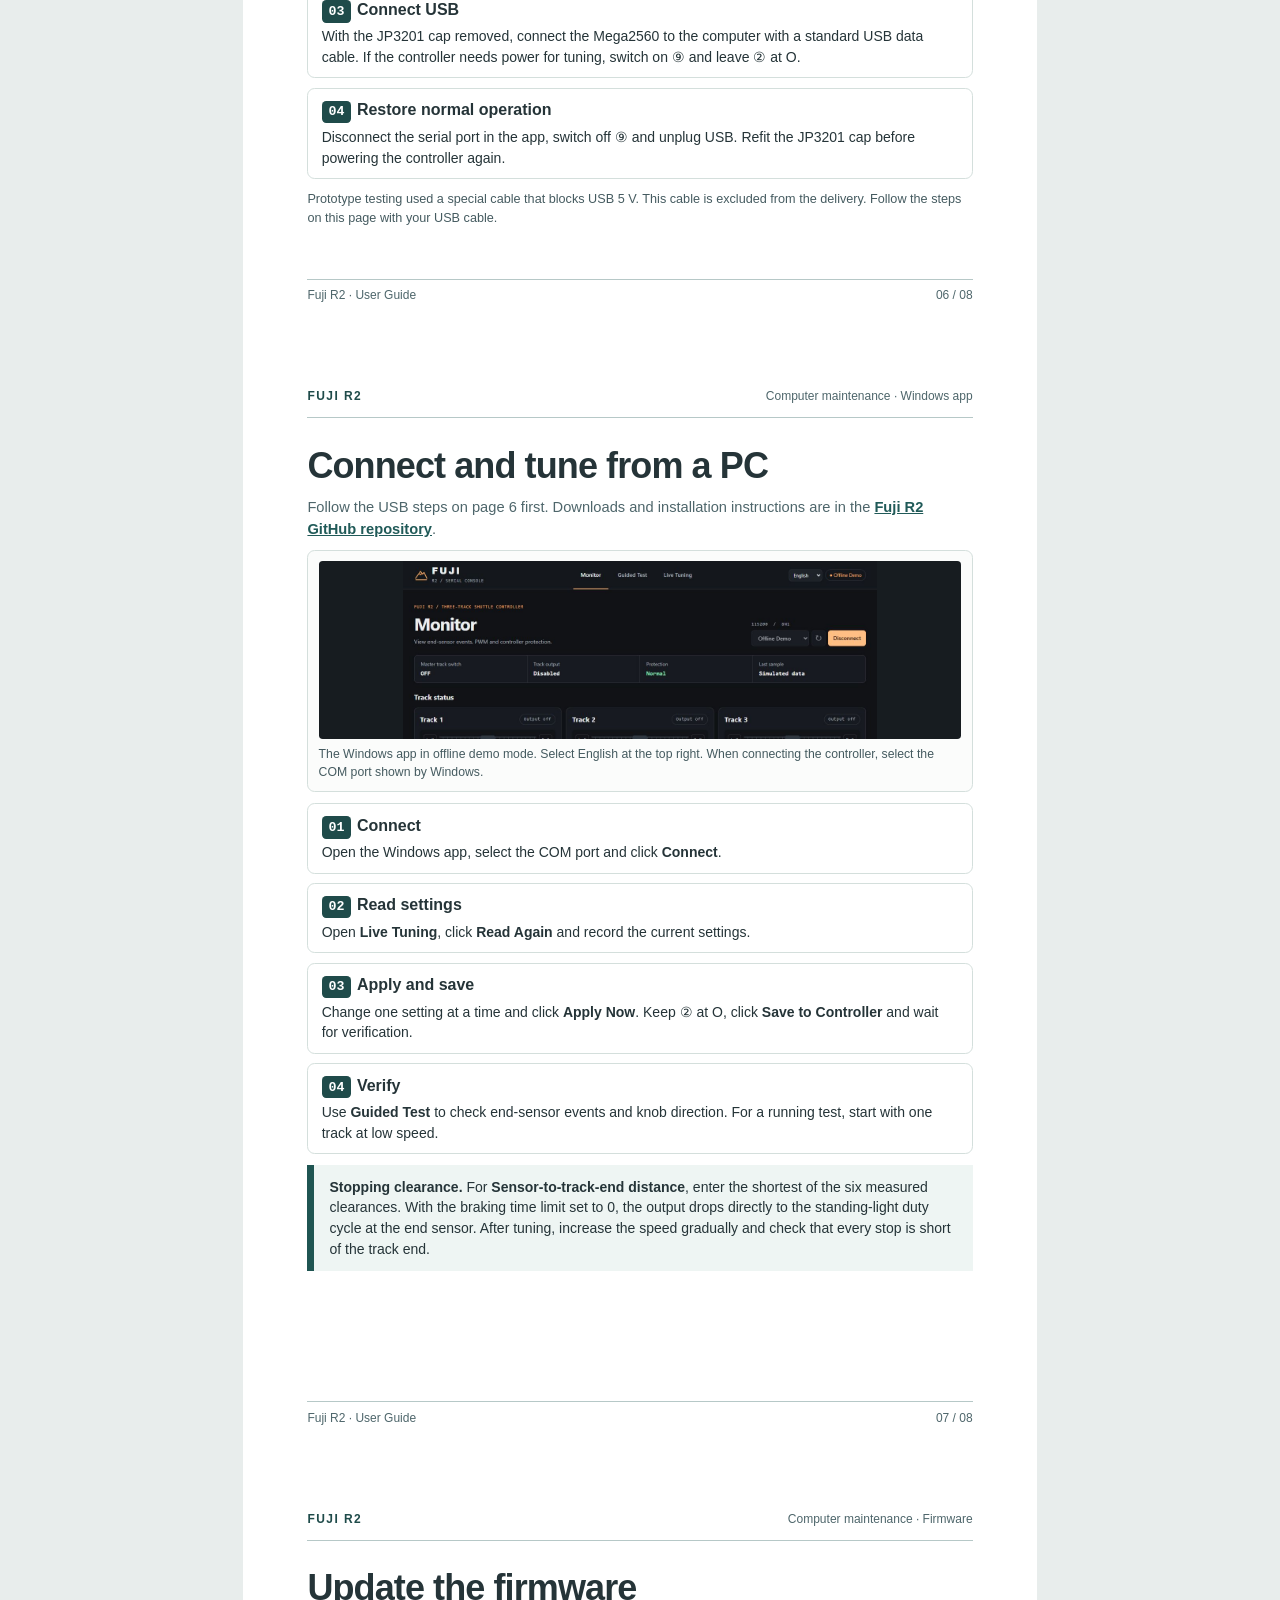
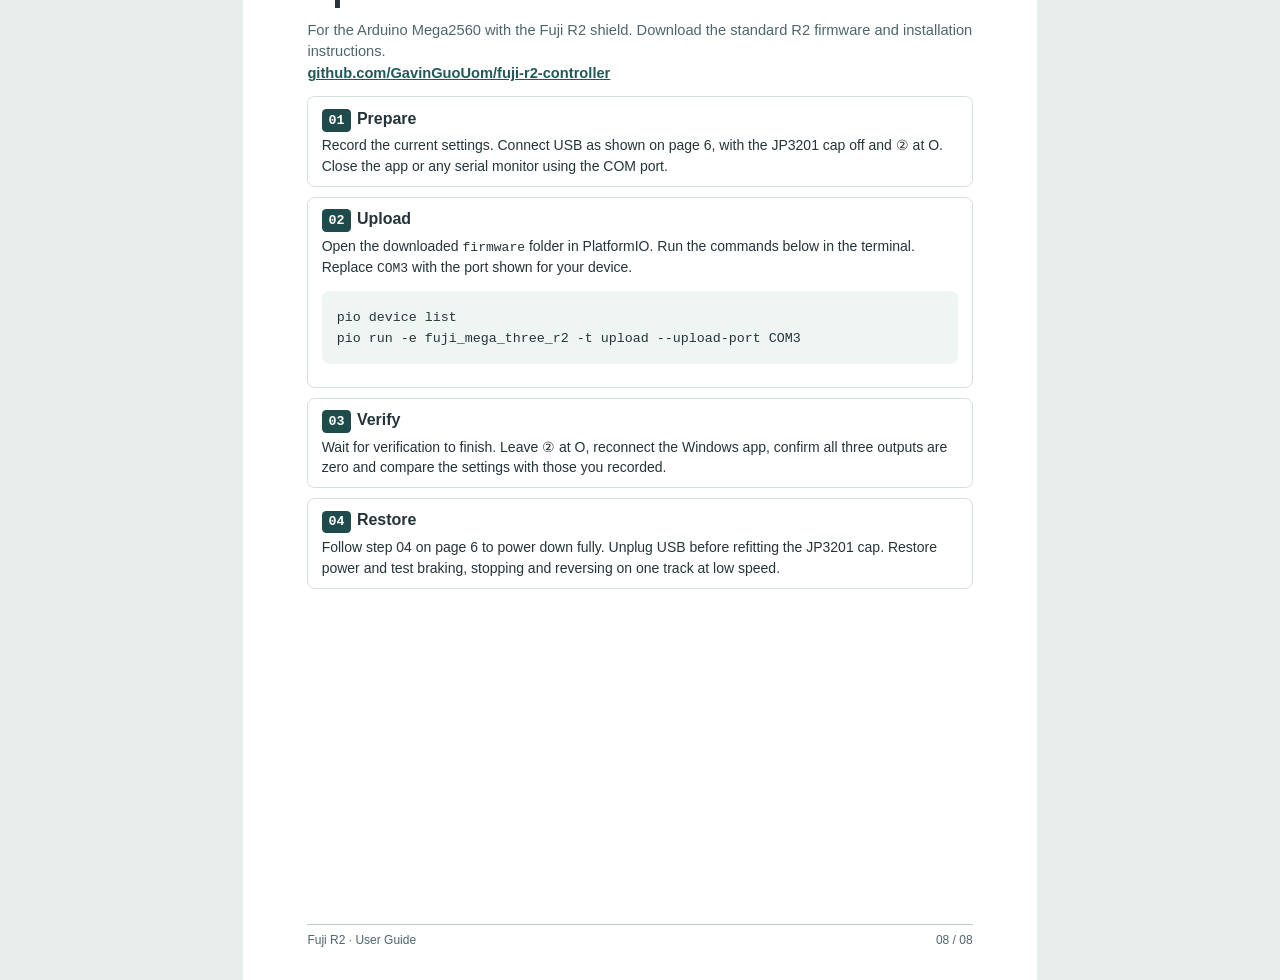
==== commit 34774307: "Publish bilingual Windows console and customer documentation" ====
--- a/fuji-r2-user-manual-en.html
+++ b/fuji-r2-user-manual-en.html
@@ -51,7 +51,7 @@
 .note{font-size:9.5pt;color:#455b60}
 pre{padding:4mm;background:#eef5f3;border-radius:2mm;white-space:pre-wrap;font:10pt/1.6 Consolas,monospace}
 code{font-family:Consolas,monospace;font-size:.93em}
-body{font:10.5pt/1.48 "Segoe UI",Arial,sans-serif} h1{letter-spacing:-.025em} .intro{font-size:11pt} .legend{line-height:1.42}.front .art{height:68mm} .ui{white-space:nowrap;font-family:"Microsoft YaHei","Noto Sans CJK SC",sans-serif}.timeline span{line-height:1.25}
+body{font:10.5pt/1.48 "Segoe UI",Arial,sans-serif} h1{letter-spacing:-.025em} .intro{font-size:11pt} .legend{line-height:1.42}.front .art{height:68mm}.timeline span{line-height:1.25}
 </style>
 <body>
 <section class="page">
@@ -174,14 +174,14 @@
 <header class="top"><b>FUJI R2</b><span>Computer maintenance · Windows app</span></header>
 <h1>Connect and tune from a PC</h1>
 <p class="intro">Follow the USB steps on page 6 first. Downloads and installation instructions are in the <a href="https://github.com/GavinGuoUom/fuji-r2-controller">Fuji R2 GitHub repository</a>.</p>
-<figure class="screen"><div class="art"><img src="[data-uri]" alt="Fuji R2 Windows app with the port selector, connection controls and tuning tab at the top"></div><figcaption class="caption">The Windows app in offline demo mode. The interface uses Simplified Chinese. The steps below give the on-screen labels. Select the COM port shown by Windows when connecting the controller.</figcaption></figure>
-<div class="flow">
-<div><h3><span class="pill">01</span>Connect</h3><p>Open the Windows app, select the COM port and click Connect <span class="ui" lang="zh-CN">(连接)</span>.</p></div>
-<div><h3><span class="pill">02</span>Read settings</h3><p>Open Live tuning <span class="ui" lang="zh-CN">(在线调参)</span>, click Read again <span class="ui" lang="zh-CN">(重新读取)</span> and record the current settings.</p></div>
-<div><h3><span class="pill">03</span>Apply and save</h3><p>Change one setting at a time and click Apply now <span class="ui" lang="zh-CN">(立即应用)</span>. Keep ② at O, click Save to controller <span class="ui" lang="zh-CN">(保存到控制器)</span> and wait for verification.</p></div>
-<div><h3><span class="pill">04</span>Verify</h3><p>Use Guided test <span class="ui" lang="zh-CN">(引导测试)</span> to check end-sensor events and knob direction. For a running test, start with one track at low speed.</p></div>
-</div>
-<div class="callout"><strong>Stopping clearance.</strong> For Sensor-to-track-end distance <span class="ui" lang="zh-CN">(传感器到区间末端)</span>, enter the shortest of the six measured clearances. With the braking time limit set to 0, the output drops directly to the standing-light duty cycle at the end sensor. After tuning, increase the speed gradually and check that every stop is short of the track end.</div>
+<figure class="screen"><div class="art"><img src="[data-uri]" alt="Fuji R2 Windows app with the port selector, connection controls and tuning tab at the top"></div><figcaption class="caption">The Windows app in offline demo mode. Select English at the top right. When connecting the controller, select the COM port shown by Windows.</figcaption></figure>
+<div class="flow">
+<div><h3><span class="pill">01</span>Connect</h3><p>Open the Windows app, select the COM port and click <b>Connect</b>.</p></div>
+<div><h3><span class="pill">02</span>Read settings</h3><p>Open <b>Live Tuning</b>, click <b>Read Again</b> and record the current settings.</p></div>
+<div><h3><span class="pill">03</span>Apply and save</h3><p>Change one setting at a time and click <b>Apply Now</b>. Keep ② at O, click <b>Save to Controller</b> and wait for verification.</p></div>
+<div><h3><span class="pill">04</span>Verify</h3><p>Use <b>Guided Test</b> to check end-sensor events and knob direction. For a running test, start with one track at low speed.</p></div>
+</div>
+<div class="callout"><strong>Stopping clearance.</strong> For <b>Sensor-to-track-end distance</b>, enter the shortest of the six measured clearances. With the braking time limit set to 0, the output drops directly to the standing-light duty cycle at the end sensor. After tuning, increase the speed gradually and check that every stop is short of the track end.</div>
 <footer class="footer"><span>Fuji R2 · User Guide</span><span>07 / 08</span></footer>
 </section>
 <section class="page">
